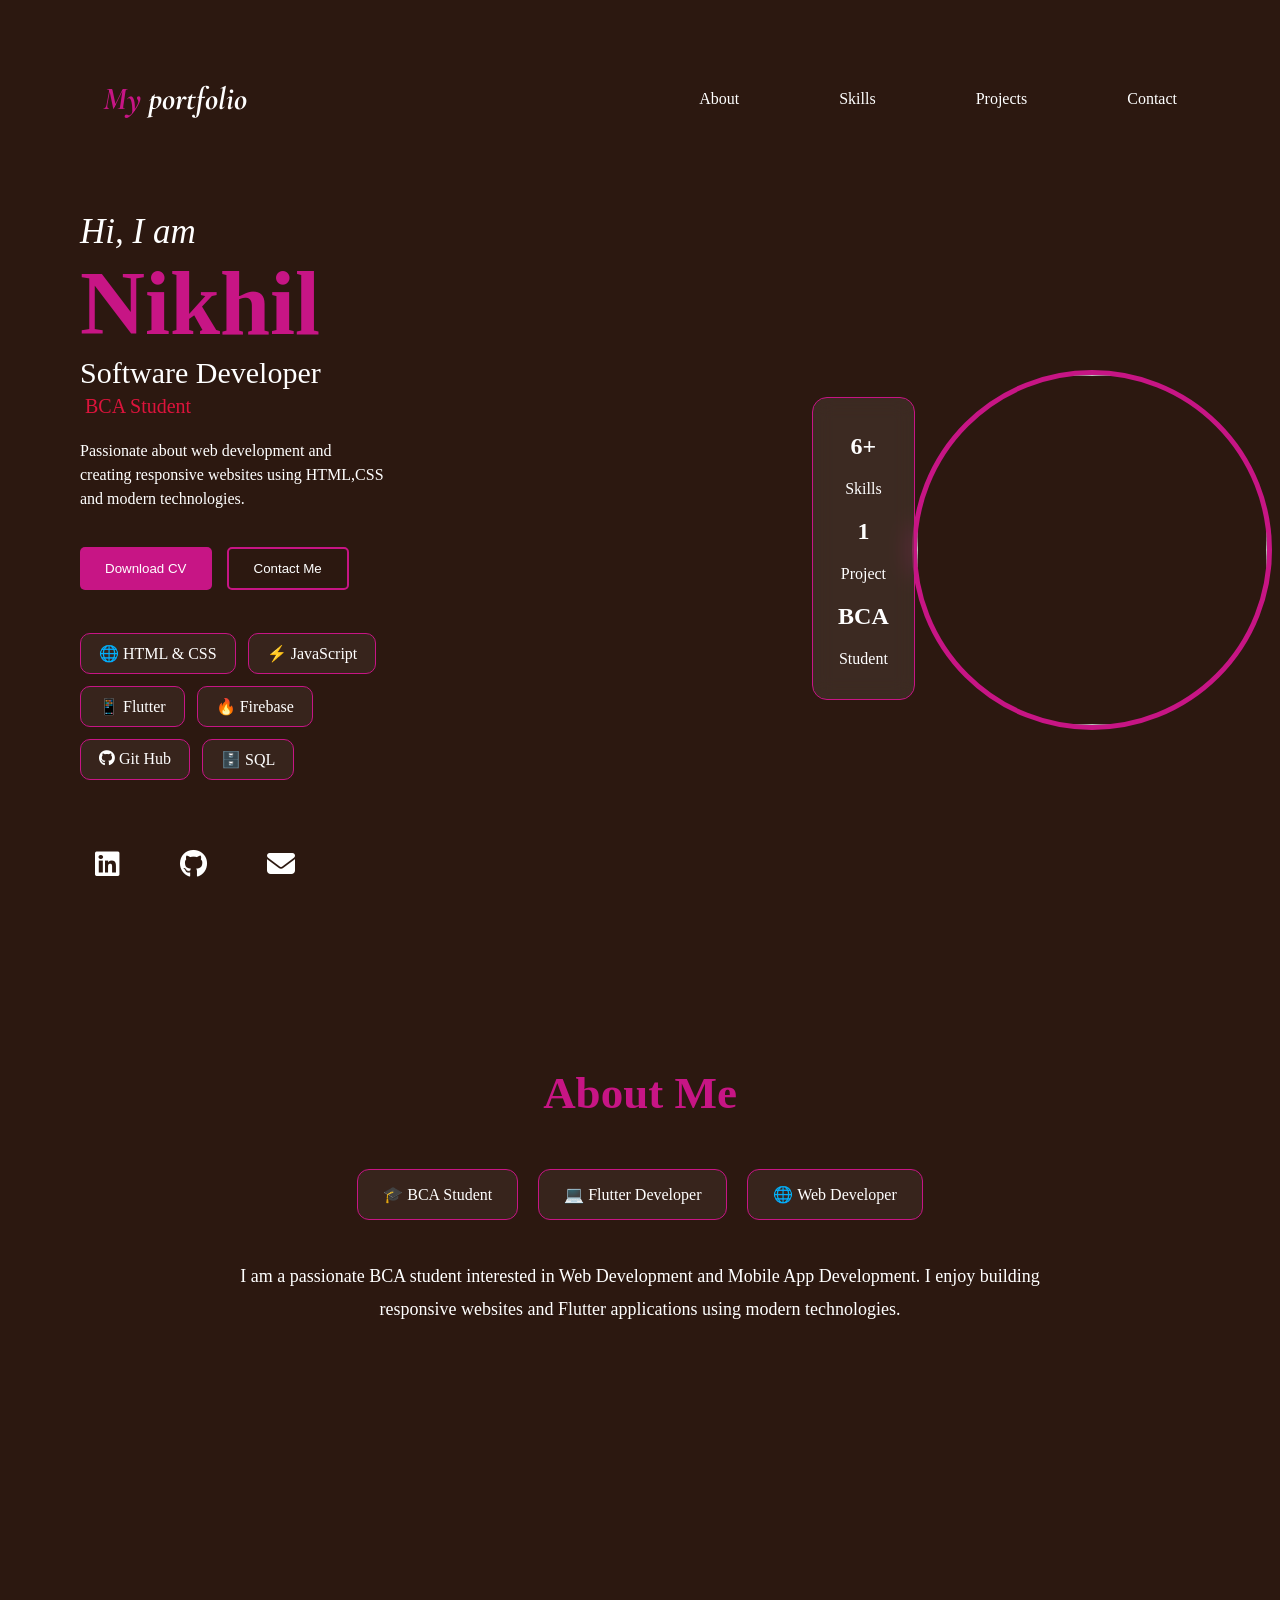
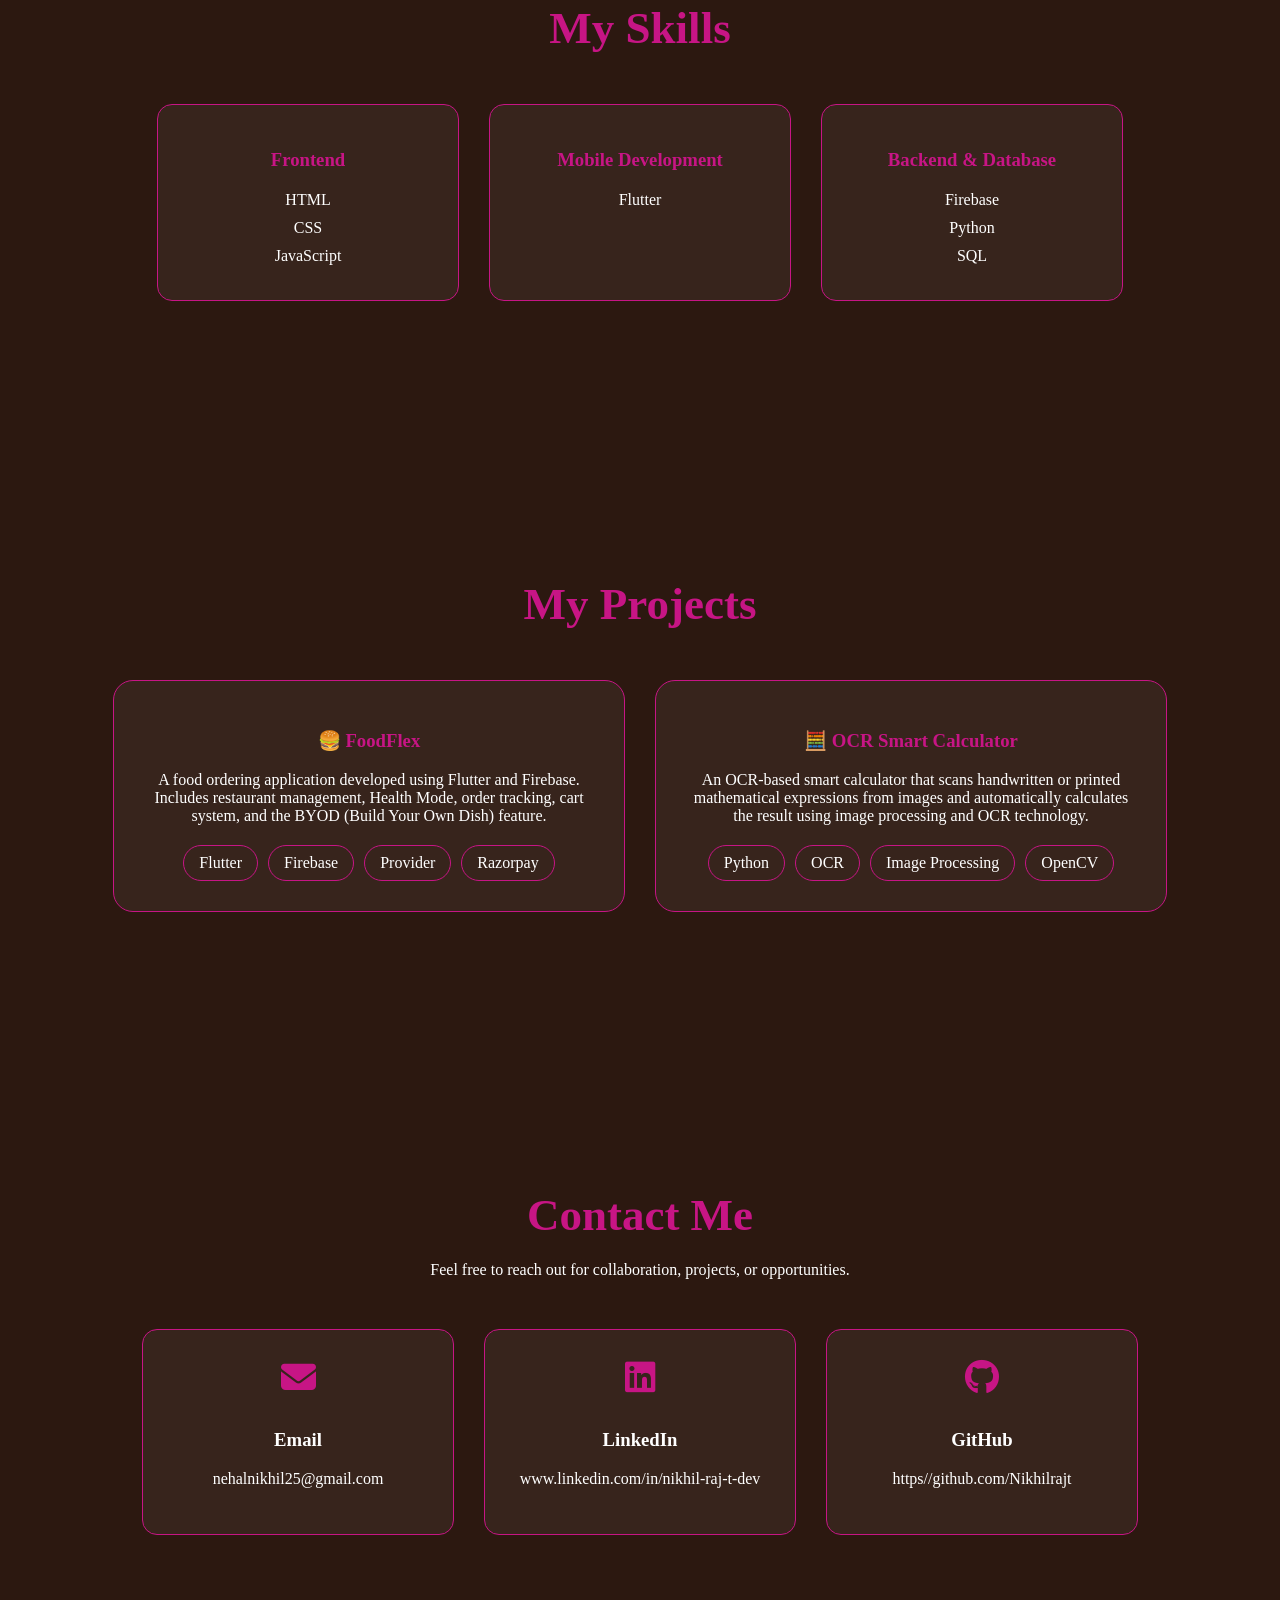
==== Mainsection.html @ 25061569 "Initial commit" ====
<html>
    <head>
        <title>My Portfolio</title>
        <link rel="stylesheet" href="Mainsection.css">
        <link href="https://fonts.googleapis.com/css2?family=Cormorant+Garamond:ital,wght@1,500&display=swap" rel="stylesheet">
        <link rel="stylesheet" href="https://cdnjs.cloudflare.com/ajax/libs/font-awesome/6.5.1/css/all.min.css">
    </head>
    <body>
        <div class="container">

    <h1 id="first">
        <a href="#home">M<span>y</span> portfolio</a>
    </h1>

    <nav>
        <a href="#about">About</a>
        <a href="#skills">Skills</a>
        <a href="#projects">Projects</a>
        <a href="#contact">Contact</a>
    </nav>

</div>
        <section id="home">
        <div class="hero">
        <div class="box">
    <p class="intro"><i>Hi, I am</i></p>
    <h1 class="name">Nikhil</h1>
    <p class="role">Software Developer</p>
    <p class="student">BCA Student</p>
    <div class="Description">
     <p>Passionate about web development and <br>creating responsive websites using HTML,CSS<br> and modern technologies.<br>
        </div>
        <div class="buttons">
    <button class="cv-btn">Download CV</button>
    <button class="contact-btn">Contact Me</button>
    </div><br>
        <div class="skill-box">
    <div class="card">🌐 HTML & CSS</div>
    <div class="card">⚡ JavaScript</div>
    <div class="card">📱 Flutter</div>
    <div class="card">🔥 Firebase</div>
    <div class="card"><i class="fa-brands fa-github"></i>  Git Hub</div>
    <div class="card">🗄️ SQL</div>
</div>
    <div class="social">
    <a href="#"><i class="fab fa-linkedin"></i></a>
    <a href="#"><i class="fab fa-github"></i></a>
    <a href="#"><i class="fas fa-envelope"></i></a>
    </div>
        </div>
        <div class="image">
            <img src="C:\Users\Nikhil\OneDrive\Desktop\portfolio\WhatsApp Image 2026-06-28 at 12.14.20 PM.png" alt="Nikhil">
            <div class="info-card">
    <h2>6+</h2>
    <p>Skills</p>

    <h2>1</h2>
    <p>Project</p>

    <h2>BCA</h2>
    <p>Student</p>
</div>
        </div>
        </div>
        </section>
        <section class="about" id="about">
            <h2>About Me</h2>

            <div class="about-content">

                <div class="about-card">
                    🎓 BCA Student
                </div>

                <div class="about-card">
                    💻 Flutter Developer
                </div>

                <div class="about-card">
                    🌐 Web Developer
                </div>

            </div>

            <p class="about-text">
                I am a passionate BCA student interested in Web Development
                and Mobile App Development. I enjoy building responsive
                websites and Flutter applications using modern technologies.
            </p>
        </section>
        <section class="skills-section" id="skills">

    <h2>My Skills</h2>

    <div class="skills-container">

        <div class="skill-category">
            <h3>Frontend</h3>
            <p>HTML</p>
            <p>CSS</p>
            <p>JavaScript</p>
        </div>

        <div class="skill-category">
            <h3>Mobile Development</h3>
            <p>Flutter</p>
        </div>

        <div class="skill-category">
            <h3>Backend & Database</h3>
            <p>Firebase</p>
            <p>Python</p>
            <p>SQL</p>
        </div>

    </div>

</section>
<section class="projects" id="projects">

    <h2>My Projects</h2>

    <div class="projects-container">

        <!-- Project 1 -->
        <div class="project-card">
            <h3>🍔 FoodFlex</h3>

            <p>
                A food ordering application developed using Flutter and Firebase.
                Includes restaurant management, Health Mode, order tracking,
                cart system, and the BYOD (Build Your Own Dish) feature.
            </p>

            <div class="tech-used">
                <span>Flutter</span>
                <span>Firebase</span>
                <span>Provider</span>
                <span>Razorpay</span>
            </div>
        </div>

        <!-- Project 2 -->
        <div class="project-card">
            <h3>🧮 OCR Smart Calculator</h3>

            <p>
                An OCR-based smart calculator that scans handwritten or printed
                mathematical expressions from images and automatically calculates
                the result using image processing and OCR technology.
            </p>

            <div class="tech-used">
                <span>Python</span>
                <span>OCR</span>
                <span>Image Processing</span>
                <span>OpenCV</span>
            </div>
        </div>

    </div>

</section>
<section class="contact" id="contact">

    <h2>Contact Me</h2>

    <p class="contact-text">
        Feel free to reach out for collaboration, projects, or opportunities.
    </p>

    <div class="contact-container">

        <div class="contact-card">
            <i class="fas fa-envelope"></i>
            <h3>Email</h3>
            <p>nehalnikhil25@gmail.com</p>
        </div>

        <div class="contact-card">
            <i class="fab fa-linkedin"></i>
            <h3>LinkedIn</h3>
            <p>www.linkedin.com/in/nikhil-raj-t-dev</p>
        </div>

        <div class="contact-card">
            <i class="fab fa-github"></i>
            <h3>GitHub</h3>
            <p>https//github.com/Nikhilrajt</p>
        </div>

    </div>

</section>
    </body>

</html>
---- Mainsection.css ----
body{
    Background: #2C1810;
}
#first::first-letter{
    color:#C71585;
}
h1 span{
    color:#C71585;
}
#first{
    font-family: 'Cormorant Garamond', serif;
    font-style: italic;
    color:white;
}
nav{
    display:flex;
    gap:70px;
}
.container{
    display:flex;
    justify-content:space-between;
    align-items:center;
    padding:50px 80px;
    flex-wrap:wrap;
}
a{
    color:white;
    text-decoration:none;
    padding:10px 15px;
    white-space:nowrap;
    position:relative;
    transition:0.3s;
}
a::after{
    content:"";
    position:absolute;
    left:0;
    bottom:-5px;
    width:0;
    height:2px;
    background:#C71585;
    transition:0.3s;
}
a:hover{
    color:#C71585;
}
a:hover::after{
    width:100%;
}
.box{
    color:white;
    margin:20px;
    display:flex;
    flex-direction:column;
    padding: 2px;
    margin-left:70px;
}
.box h1{
    margin-bottom:1px;
}
.box b{
    margin:0;
    padding:0px;
}
.box span{
    color:#C71585;
}
.intro{
    color:white;
    font-size:35px;
    margin: 0;
}
.name{
    color:#C71585;
    font-size:90px;   /* Increase this value */
    margin:0;
}
.role{
    color:white;
    font-size:30px;
    margin-top:-10px;
    margin:0;
}
.student{
    font-size:20px;
    margin:5px;
    color:crimson
}
.Description{
    color:white;
    padding:0px;
    line-height:1.5;
}
.buttons{
    margin-top:20px;
    display:flex;
    gap:15px;
}
.cv-btn{
    background:#C71585;
    color:white;
    border:none;
    padding:12px 25px;
    border-radius:5px;
    cursor:pointer;
}
.contact-btn{
    background:transparent;
    color:white;
    border:2px solid #C71585;
    padding:12px 25px;
    border-radius:5px;
    cursor:pointer;
}
.image img{
    width:350px;
    height:350px;
    object-fit:cover;
    border-radius:50%;
    border:5px solid #C71585;
    position:relative;
}
.hero{
    display:flex;
    justify-content:center;
    align-items:center;
    gap:500px;
}
.social{
    display:flex;
    gap:30px;
    margin-top:30px;
}
.social a{
    color:white;
    font-size:28px;
    transition:0.3s;
}
.social a:hover{
    color:#C71585;
    transform:translateY(-5px);
}
.skill-box{
    display:flex;
    flex-wrap:wrap;
    gap:12px;
    margin-top:25px;
    margin-bottom:30px;
    max-width:500px;
}

.card{
    padding:10px 18px;
    border:1px solid #C71585;
    border-radius:10px;
    color:white;
    background:rgba(255,255,255,0.05);
    transition:0.3s;
    cursor:pointer;
}

.card:hover{
    background:#C71585;
    transform:translateY(-5px);
}
.info-card{
    position:absolute;

    left:-100px;
    bottom:30px;

    background:rgba(255,255,255,0.08);
    backdrop-filter:blur(10px);

    color:white;
    padding:15px 25px;

    border-radius:15px;
    border:1px solid #C71585;

    text-align:center;
}
.image{
    position:relative;
}
.about{
    padding:120px 80px;
    text-align:center;
    color:white;
}

.about h2{
    color:#C71585;
    font-size:45px;
    margin-bottom:50px;
}

.about-content{
    display:flex;
    justify-content:center;
    gap:20px;
    flex-wrap:wrap;
    margin-bottom:40px;
}

.about-card{
    padding:15px 25px;
    border:1px solid #C71585;
    border-radius:12px;
    background:rgba(255,255,255,0.05);
}

.about-text{
    max-width:800px;
    margin:auto;
    line-height:1.8;
    font-size:18px;
}
.skills-section{
    padding:120px 80px;
    color:white;
    text-align:center;
}

.skills-section h2{
    color:#C71585;
    font-size:45px;
    margin-bottom:50px;
}

.skills-container{
    display:flex;
    justify-content:center;
    gap:30px;
    flex-wrap:wrap;
}

.skill-category{
    width:250px;
    padding:25px;
    border:1px solid #C71585;
    border-radius:15px;
    background:rgba(255,255,255,0.05);
    transition:0.3s;
}

.skill-category:hover{
    transform:translateY(-10px);
}

.skill-category h3{
    color:#C71585;
    margin-bottom:20px;
}

.skill-category p{
    margin:10px 0;
}
.projects{
    padding:120px 80px;
    color:white;
    text-align:center;
}

.projects h2{
    color:#C71585;
    font-size:45px;
    margin-bottom:50px;
}

.projects-container{
    display:flex;
    justify-content:center;
    gap:30px;
    flex-wrap:wrap;
}

.project-card{
    width:450px;
    padding:30px;

    border:1px solid #C71585;
    border-radius:20px;

    background:rgba(255,255,255,0.05);

    transition:0.3s;
}

.project-card:hover{
    transform:translateY(-10px);
}

.project-card h3{
    color:#C71585;
}

.tech-used{
    display:flex;
    gap:10px;
    flex-wrap:wrap;
    justify-content:center;
    margin-top:20px;
}

.tech-used span{
    border:1px solid #C71585;
    padding:8px 15px;
    border-radius:20px;
}
.contact{
    padding:120px 80px;
    text-align:center;
    color:white;
}

.contact h2{
    color:#C71585;
    font-size:45px;
    margin-bottom:20px;
}

.contact-text{
    margin-bottom:50px;
}

.contact-container{
    display:flex;
    justify-content:center;
    gap:30px;
    flex-wrap:wrap;
}

.contact-card{
    width:250px;
    padding:30px;

    border:1px solid #C71585;
    border-radius:15px;

    background:rgba(255,255,255,0.05);

    transition:0.3s;
}

.contact-card:hover{
    transform:translateY(-10px);
}

.contact-card i{
    font-size:35px;
    color:#C71585;
    margin-bottom:15px;
}
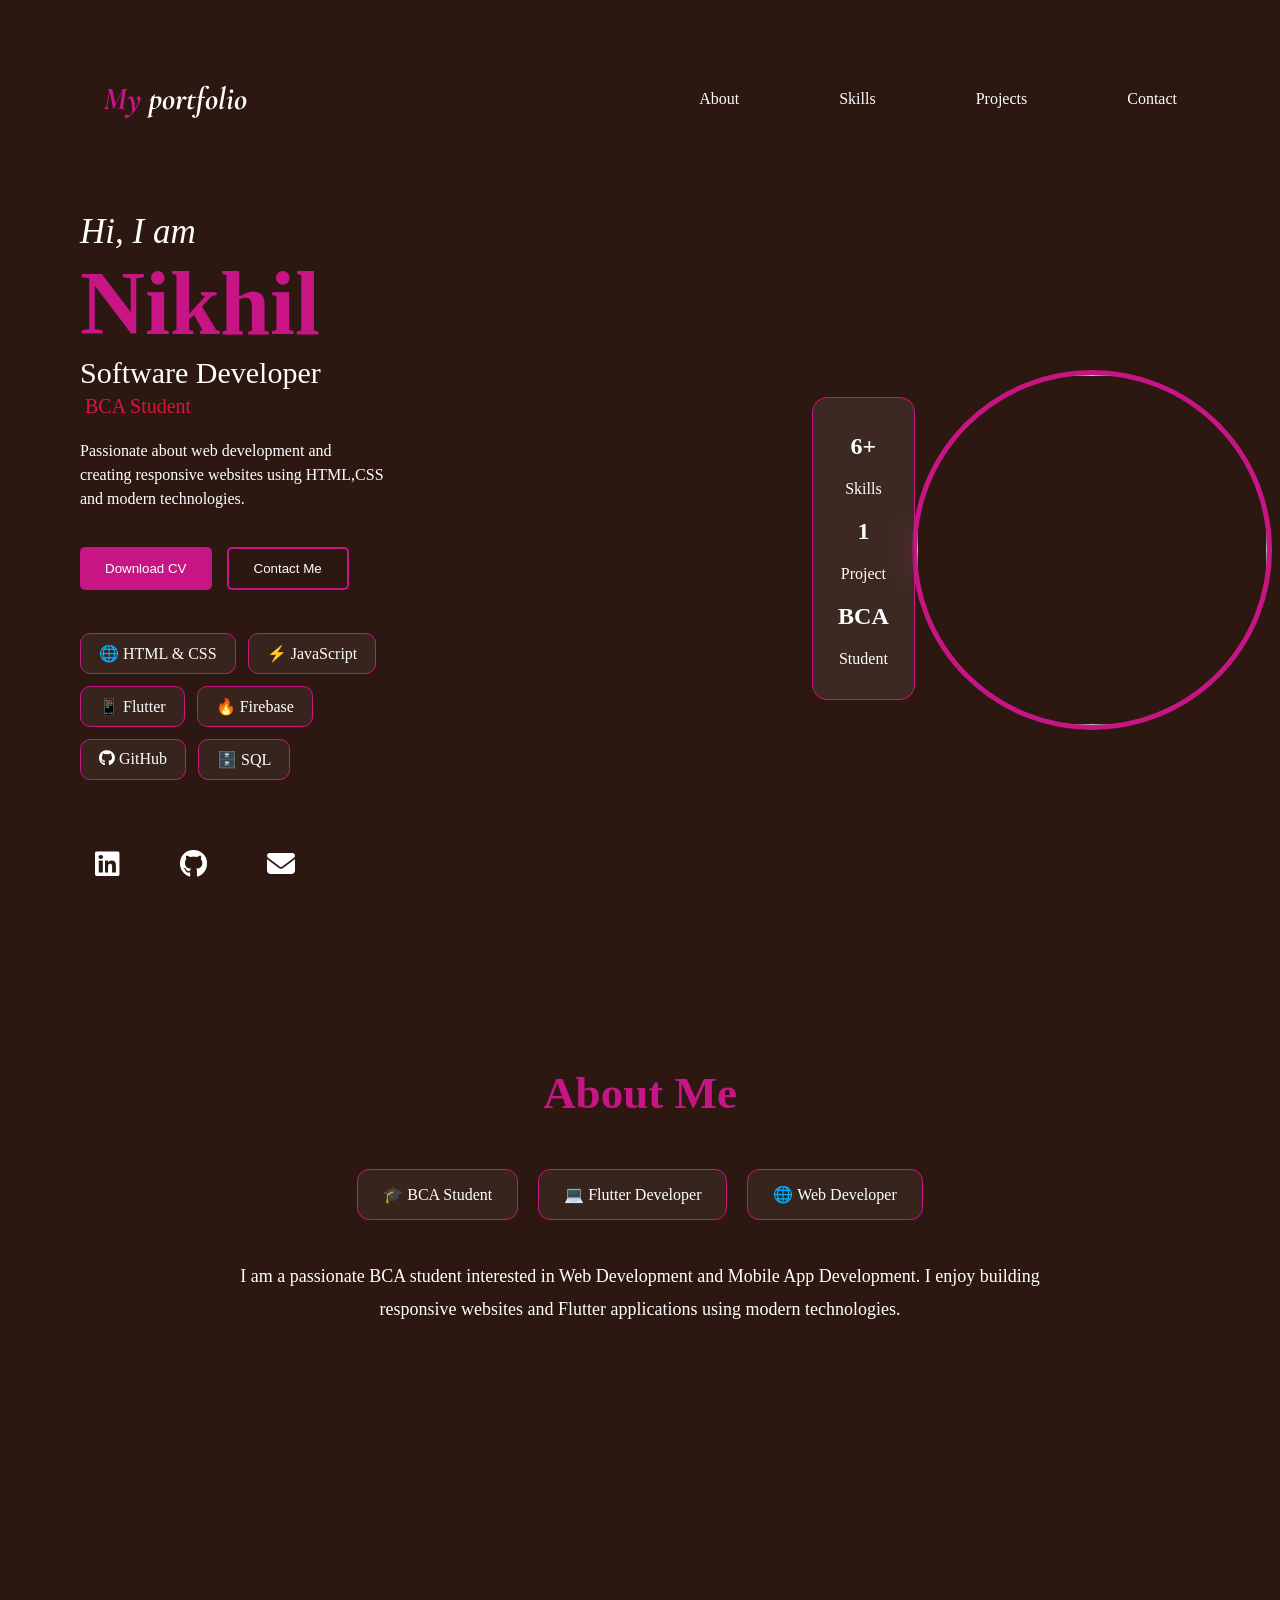
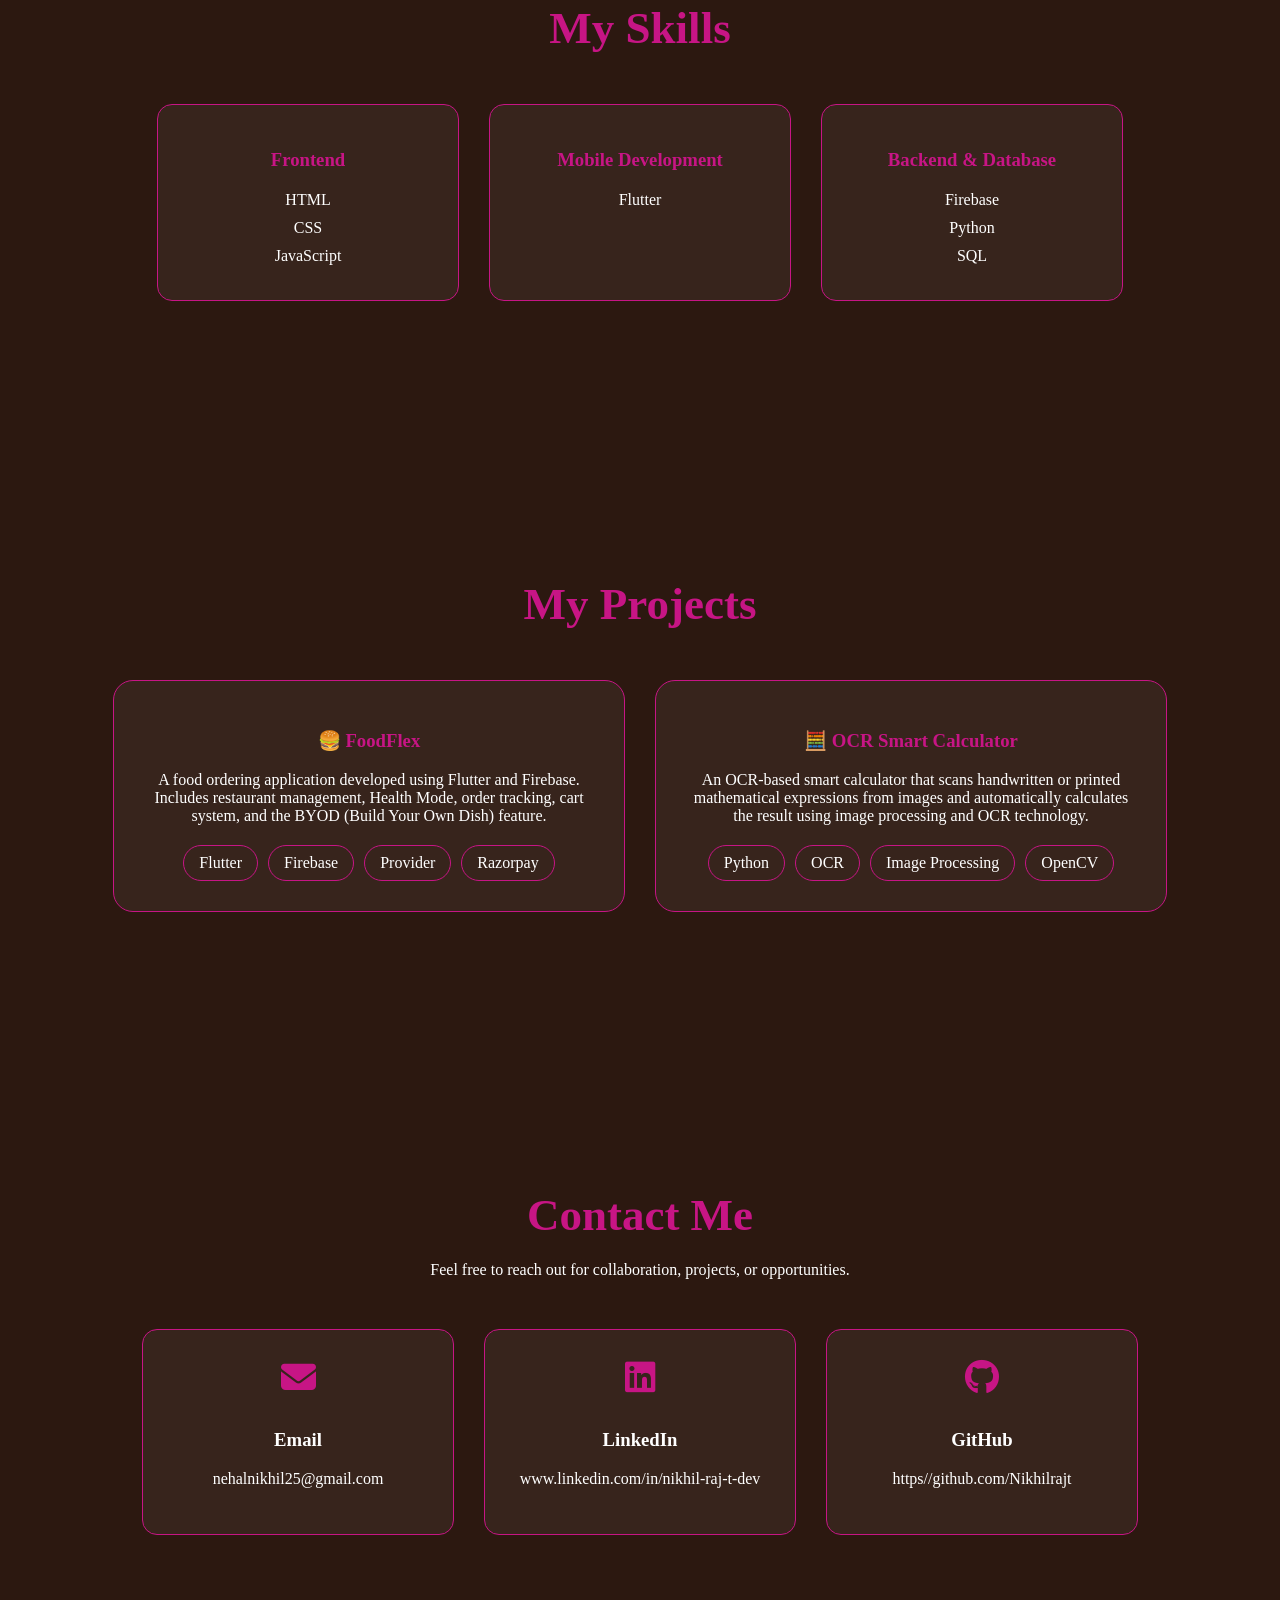
==== commit ede8b330: "Removed space between text" ====
--- a/Mainsection.html
+++ b/Mainsection.html
@@ -39,7 +39,7 @@
     <div class="card">⚡ JavaScript</div>
     <div class="card">📱 Flutter</div>
     <div class="card">🔥 Firebase</div>
-    <div class="card"><i class="fa-brands fa-github"></i>  Git Hub</div>
+    <div class="card"><i class="fa-brands fa-github"></i>  GitHub</div>
     <div class="card">🗄️ SQL</div>
 </div>
     <div class="social">
